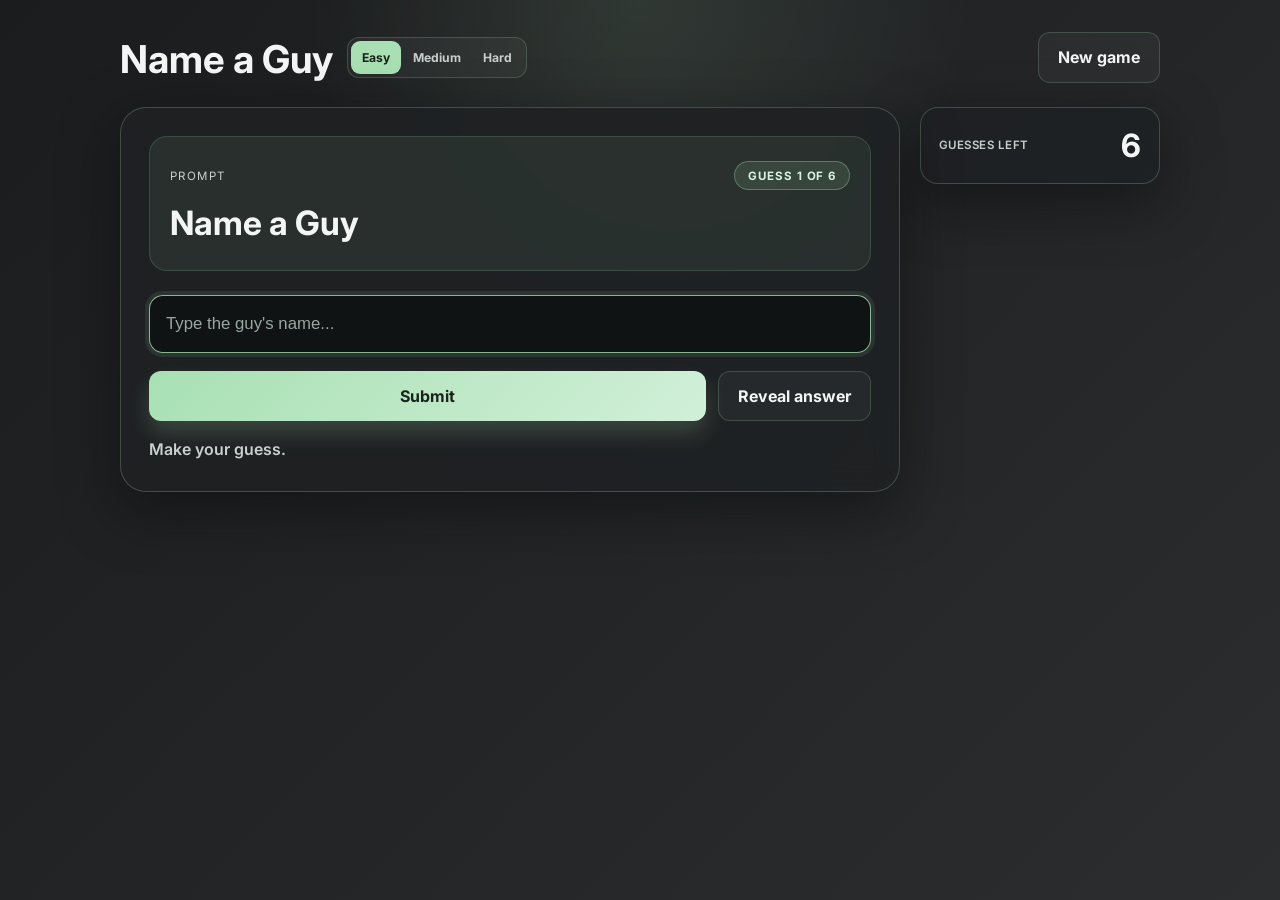
==== index.html @ 3a45d679 "ui overhaul among other things" ====
<!DOCTYPE html>
<html lang="en">
  <head>
    <meta charset="UTF-8" />
    <meta name="viewport" content="width=device-width, initial-scale=1.0" />
    <title>NameAGuy</title>
    <link rel="preconnect" href="https://fonts.googleapis.com" />
    <link rel="preconnect" href="https://fonts.gstatic.com" crossorigin />
    <link href="https://fonts.googleapis.com/css2?family=Inter:wght@400;500;700;800&display=swap" rel="stylesheet" />
    <link rel="stylesheet" href="style.css?v=3" />
  </head>
  <body>
    <div class="page-shell">
      <header class="topbar">
        <div class="brand-wrap">
          <h1>Name a Guy</h1>
          <div id="difficulty-options" class="difficulty-options" aria-label="Difficulty">
            <button class="difficulty-option active" data-difficulty="easy" type="button">Easy</button>
            <button class="difficulty-option" data-difficulty="medium" type="button">Medium</button>
            <button class="difficulty-option" data-difficulty="hard" type="button">Hard</button>
          </div>
        </div>
        <div class="header-actions">
          <button id="new-game-btn" class="secondary-btn" type="button">New game</button>
        </div>
      </header>

      <div class="game-layout">
        <main class="game-panel">
          <section class="prompt-card">
          <div class="prompt-header">
            <p id="prompt-label" class="prompt-label">Prompt</p>
            <span id="difficulty-badge" class="difficulty-badge">Guess 1 of 6</span>
          </div>
          <h2 id="prompt-text">Name a Guy</h2>
          </section>

          <section class="clues-panel" aria-live="polite">
            <p class="result-label">Clues</p>
            <ul id="hint-list" class="hint-list"></ul>
            <div class="vague-hint-block">
              <p class="result-label">Hint 1</p>
              <p id="hint-1" class="fun-fact"></p>
            </div>
            <div class="fact-block">
              <p class="result-label">Hint 2</p>
              <p id="hint-2" class="fun-fact"></p>
            </div>
            <div class="shared-tags-block">
              <p class="result-label">Clues Shared With Previous Guesses</p>
              <div id="shared-tags" class="tag-list"></div>
            </div>
          </section>

        <form id="answer-form" class="answer-form">
          <label class="sr-only" for="answer-input">Your answer</label>
          <div class="answer-input-wrap">
            <input
              id="answer-input"
              name="answer"
              type="text"
              placeholder="Type the guy's name..."
              autocomplete="off"
              spellcheck="false"
            />
            <div id="suggestions" class="suggestions" aria-live="polite"></div>
          </div>
          <div class="button-row">
            <button id="submit-btn" class="primary-btn" type="submit">Submit</button>
            <button id="skip-btn" class="secondary-btn" type="button">Reveal answer</button>
          </div>
          <section class="previous-guesses-panel" aria-live="polite">
            <p class="result-label">Previous guesses</p>
            <ol id="previous-guesses" class="previous-guesses"></ol>
          </section>
        </form>

        <p id="feedback" class="feedback" aria-live="polite">Make your guess.</p>

        <section id="result" class="result" aria-live="polite">
        </section>
        </main>

        <aside class="guess-sidebar">
          <div class="guess-count">
            <span class="label">Guesses left</span>
            <strong id="lives-left">6</strong>
          </div>
        </aside>
      </div>
    </div>

    <script src="script.js?v=3"></script>
  </body>
</html>
---- style.css ----
:root {
  --bg: #1b1c1d;
  --bg-2: #2b2d2f;
  --panel: rgba(31, 33, 35, 0.92);
  --panel-border: rgba(170, 219, 181, 0.24);
  --primary: #a8e0b3;
  --primary-2: #d7f5dd;
  --success: #9ae5b4;
  --danger: #ff8a8a;
  --warning: #e8d98e;
  --text: #f4f6f5;
  --muted: #c8d0cd;
  --shadow: rgba(8, 10, 11, 0.5);
}

* {
  box-sizing: border-box;
}

html, body {
  margin: 0;
  min-height: 100%;
  font-family: "Inter", sans-serif;
  background:
    radial-gradient(circle at top, rgba(168, 224, 179, 0.12), transparent 30%),
    linear-gradient(135deg, var(--bg), var(--bg-2));
  color: var(--text);
}

body {
  min-height: 100vh;
  padding: 32px 24px 24px;
}

.page-shell {
  width: min(1040px, 100%);
  margin: 0 auto;
}

.game-layout {
  display: grid;
  grid-template-columns: minmax(0, 1fr) 240px;
  align-items: start;
  gap: 20px;
}

.topbar {
  display: flex;
  align-items: center;
  justify-content: space-between;
  gap: 16px;
  margin-bottom: 24px;
}

.header-actions {
  display: flex;
  align-items: center;
  gap: 12px;
}

.difficulty-options {
  display: inline-flex;
  padding: 3px;
  border: 1px solid rgba(168, 224, 179, 0.2);
  border-radius: 12px;
  background: rgba(255, 255, 255, 0.04);
}

.difficulty-option {
  border: 0;
  border-radius: 9px;
  padding: 0.55rem 0.7rem;
  background: transparent;
  color: var(--muted);
  font: inherit;
  font-size: 0.76rem;
  font-weight: 700;
  cursor: pointer;
}

.difficulty-option.active {
  background: var(--primary);
  color: #1a221d;
}

.brand-wrap {
  display: flex;
  align-items: center;
  gap: 14px;
  flex: 0 0 auto;
}

.brand-mark {
  width: 46px;
  height: 46px;
  display: grid;
  place-items: center;
  border-radius: 14px;
  background: linear-gradient(135deg, var(--primary), #dff7e2);
  color: #1d2a22;
  font-weight: 800;
  font-size: 1.4rem;
  box-shadow: 0 14px 32px rgba(168, 224, 179, 0.3);
}

.eyebrow {
  margin: 0;
  font-size: 0.71rem;
  letter-spacing: 0.12em;
  text-transform: uppercase;
  color: var(--muted);
}

h1 {
  margin: 0.2rem 0 0;
  font-size: clamp(1.9rem, 3vw, 2.6rem);
}

.game-panel {
  background: var(--panel);
  border: 1px solid var(--panel-border);
  border-radius: 26px;
  padding: 28px;
  box-shadow: 0 18px 55px var(--shadow);
  backdrop-filter: blur(12px);
}

.guess-sidebar {
  display: grid;
  gap: 16px;
}

.guess-count,
.previous-guesses-panel {
  padding: 18px;
  border: 1px solid var(--panel-border);
  border-radius: 18px;
  background: var(--panel);
  box-shadow: 0 18px 55px var(--shadow);
}

.guess-count {
  display: flex;
  align-items: center;
  justify-content: space-between;
  gap: 12px;
}

.guess-count strong {
  font-size: 2rem;
}

.label {
  color: var(--muted);
  font-weight: 600;
  letter-spacing: 0.04em;
  text-transform: uppercase;
  font-size: 0.72rem;
}

.prompt-card {
  background: rgba(168, 224, 179, 0.08);
  border-radius: 18px;
  border: 1px solid rgba(168, 224, 179, 0.16);
  padding: 24px 20px;
  margin-bottom: 24px;
}

.clues-panel {
  display: none;
  margin: -8px 0 18px;
  padding: 10px 14px;
  border-left: 2px solid rgba(168, 224, 179, 0.45);
  background: rgba(168, 224, 179, 0.04);
}

.clues-panel:has(.hint-list:not(:empty)) {
  display: grid;
  gap: 5px;
}

.clues-panel .result-label {
  font-size: 0.64rem;
}

.clues-panel .shared-tags-block {
  display: grid;
  gap: 6px;
  margin-top: 8px;
  padding-top: 10px;
  border-top: 1px solid rgba(168, 224, 179, 0.2);
}

.clues-panel .shared-tags-block .tag-list {
  gap: 5px;
}

.clues-panel .shared-tags-block .tag {
  padding: 0.3rem 0.55rem;
  font-size: 0.72rem;
}

.clues-panel > .result-label {
  margin-top: 2px;
}

.clues-panel .hint-list {
  display: flex;
  flex-wrap: wrap;
  gap: 5px;
  padding-left: 0;
  font-size: 0.78rem;
  line-height: 1.35;
  list-style: none;
}

.clues-panel .hint-list li {
  padding: 0.3rem 0.55rem;
  border: 1px solid rgba(168, 224, 179, 0.3);
  border-radius: 999px;
  background: rgba(168, 224, 179, 0.12);
  color: var(--primary-2);
  font-size: 0.72rem;
  font-weight: 700;
}

.clues-panel .vague-hint-block,
.clues-panel .fact-block {
  display: none;
  gap: 5px;
  margin-top: 6px;
  padding: 9px 11px;
  border-left-width: 2px;
  box-shadow: none;
}

.clues-panel .vague-hint-block.visible,
.clues-panel .fact-block.visible {
  display: grid;
}

.clues-panel .vague-hint-block .result-label,
.clues-panel .fact-block .result-label {
  font-size: 0.6rem;
}

.clues-panel .fun-fact {
  font-size: 0.78rem;
  line-height: 1.4;
}

.prompt-card.answer-success {
  background: rgba(86, 190, 116, 0.42);
  border-color: rgba(154, 229, 180, 0.8);
  opacity: 0.98;
}

.prompt-card.answer-failure {
  background: rgba(190, 73, 73, 0.5);
  border-color: rgba(255, 138, 138, 0.8);
}

.prompt-header {
  display: flex;
  align-items: center;
  justify-content: space-between;
  gap: 12px;
  margin-bottom: 10px;
}

.prompt-label {
  margin: 0;
  color: var(--muted);
  font-size: 0.72rem;
  letter-spacing: 0.12em;
  text-transform: uppercase;
}

.difficulty-badge {
  display: inline-flex;
  align-items: center;
  justify-content: center;
  padding: 0.42rem 0.8rem;
  border-radius: 999px;
  font-size: 0.72rem;
  font-weight: 700;
  letter-spacing: 0.08em;
  text-transform: uppercase;
  background: rgba(168, 224, 179, 0.12);
  border: 1px solid rgba(168, 224, 179, 0.34);
  color: var(--primary-2);
}

.difficulty-badge.easy {
  background: rgba(168, 224, 179, 0.12);
  color: var(--primary-2);
}

.difficulty-badge.medium {
  background: rgba(168, 224, 179, 0.16);
  color: #dff5e5;
}

.difficulty-badge.hard {
  background: rgba(139, 229, 180, 0.2);
  color: #effff5;
}

#prompt-text {
  margin: 0;
  font-size: clamp(1.4rem, 3vw, 2.1rem);
  line-height: 1.35;
}

.answer-form {
  display: grid;
  gap: 18px;
}

.answer-input-wrap {
  position: relative;
}

.answer-input-wrap:has(.suggestions.visible) {
  margin-bottom: 52px;
}

#answer-input {
  width: 100%;
  background: rgba(14, 17, 18, 0.8);
  border: 1px solid rgba(168, 224, 179, 0.2);
  border-radius: 14px;
  padding: 18px 16px;
  color: var(--text);
  font-size: 1.05rem;
  outline: none;
  transition: border-color 0.2s ease, box-shadow 0.2s ease;
}

#answer-input:focus {
  border-color: rgba(168, 224, 179, 0.8);
  box-shadow: 0 0 0 4px rgba(168, 224, 179, 0.1);
}

#answer-input::placeholder {
  color: #9aa7a1;
}

#answer-input:disabled {
  opacity: 0.6;
  cursor: not-allowed;
}

.button-row {
  display: flex;
  gap: 12px;
}

.primary-btn,
.secondary-btn {
  border: none;
  border-radius: 12px;
  font: inherit;
  font-weight: 700;
  padding: 0.9rem 1.2rem;
  cursor: pointer;
  transition: transform 0.15s ease, opacity 0.15s ease, box-shadow 0.15s ease;
}

.primary-btn {
  flex: 1;
  background: linear-gradient(135deg, var(--primary), #d1f0d8);
  color: #1a221d;
  box-shadow: 0 12px 22px rgba(168, 224, 179, 0.2);
}

.secondary-btn {
  background: rgba(255, 255, 255, 0.04);
  color: var(--text);
  border: 1px solid rgba(168, 224, 179, 0.2);
}

.primary-btn:hover,
.secondary-btn:hover,
.primary-btn:focus,
.secondary-btn:focus {
  transform: translateY(-1px);
  outline: none;
}

.primary-btn:disabled,
.secondary-btn:disabled {
  opacity: 0.6;
  cursor: not-allowed;
  transform: none;
}

.suggestions {
  display: none;
  position: absolute;
  left: 0;
  right: 0;
  top: calc(100% + 8px);
  z-index: 20;
  padding: 0;
  list-style: none;
  border-radius: 14px;
  background: rgba(18, 21, 22, 0.98);
  border: 1px solid rgba(168, 224, 179, 0.2);
  overflow-y: auto;
  -webkit-overflow-scrolling: touch;
  touch-action: pan-y;
  box-shadow: 0 16px 30px rgba(3, 8, 8, 0.35);
  max-height: 220px;
}

.suggestions.visible {
  display: block;
}

.suggestion-item {
  width: 100%;
  text-align: left;
  border: none;
  background: transparent;
  color: var(--text);
  padding: 0.8rem 0.9rem;
  font: inherit;
  cursor: pointer;
  border-bottom: 1px solid rgba(168, 224, 179, 0.12);
  touch-action: manipulation;
  user-select: none;
  -webkit-user-select: none;
  -webkit-tap-highlight-color: transparent;
}

.suggestion-item:last-child {
  border-bottom: none;
}

.suggestion-item:hover,
.suggestion-item:focus {
  background: rgba(168, 224, 179, 0.08);
  outline: none;
}

.feedback {
  margin: 18px 0 0;
  min-height: 1.5em;
  font-weight: 600;
}

.feedback.info {
  color: var(--muted);
}

.feedback.success {
  color: var(--success);
}

.feedback.error {
  color: var(--danger);
}

.feedback.reveal {
  color: var(--warning);
}

.result {
  display: none;
  margin-top: 24px;
  padding-top: 22px;
  border-top: 1px solid rgba(168, 224, 179, 0.16);
}

.result.visible {
  display: grid;
  gap: 20px;
}

.result-block,
.vague-hint-block,
.fact-block {
  display: grid;
  gap: 10px;
}

.result-label {
  margin: 0;
  color: var(--muted);
  font-size: 0.72rem;
  font-weight: 700;
  letter-spacing: 0.12em;
  text-transform: uppercase;
}

.tag-list {
  display: flex;
  flex-wrap: wrap;
  gap: 8px;
}

.tag {
  padding: 0.45rem 0.7rem;
  border: 1px solid rgba(168, 224, 179, 0.3);
  border-radius: 999px;
  background: rgba(168, 224, 179, 0.12);
  color: var(--primary-2);
  font-size: 0.82rem;
  font-weight: 700;
}

.empty-tags {
  color: var(--muted);
  font-size: 0.9rem;
}

.hint-list {
  display: grid;
  gap: 7px;
  margin: 0;
  padding-left: 1.1rem;
  color: var(--muted);
  line-height: 1.5;
}

.previous-guesses {
  display: grid;
  gap: 6px;
  margin: 12px 0 0;
  padding-left: 1.5rem;
  color: var(--text);
  line-height: 1.5;
}

.answer-form .previous-guesses-panel {
  display: none;
  padding: 12px 14px;
  border-radius: 12px;
  box-shadow: none;
}

.answer-form .previous-guesses-panel:has(.previous-guesses.visible) {
  display: block;
}

.answer-form .previous-guesses-panel .result-label {
  font-size: 0.64rem;
}

.answer-form .previous-guesses {
  gap: 4px;
  margin-top: 8px;
  font-size: 0.82rem;
}

.previous-guesses-panel .previous-guesses {
  display: grid;
  gap: 8px;
  margin-top: 12px;
}

.previous-guesses li {
  display: flex;
  align-items: center;
  justify-content: space-between;
  gap: 12px;
}

.incorrect-label {
  color: var(--danger);
  font-size: 0.72rem;
  font-weight: 800;
  letter-spacing: 0.08em;
  text-transform: uppercase;
}

.correct-label {
  color: var(--success);
  font-size: 0.72rem;
  font-weight: 800;
  letter-spacing: 0.08em;
  text-transform: uppercase;
}

.hint-block {
  padding-top: 20px;
  border-top: 1px solid rgba(168, 224, 179, 0.16);
}

.fact-block {
  display: none;
  padding: 16px;
  border-left: 3px solid var(--primary);
  background: rgba(168, 224, 179, 0.07);
}

.vague-hint-block {
  display: none;
  padding: 16px;
  border-left: 3px solid var(--warning);
  background: rgba(232, 217, 142, 0.07);
}

.vague-hint-block.visible {
  display: grid;
}

.fact-block.visible {
  display: grid;
}

.fun-fact {
  margin: 0;
  color: var(--text);
  line-height: 1.65;
}

.sr-only {
  position: absolute;
  width: 1px;
  height: 1px;
  margin: -1px;
  overflow: hidden;
  clip: rect(0, 0, 0, 0);
  white-space: nowrap;
  border: 0;
}

@media (max-width: 620px) {
  .game-layout {
    grid-template-columns: 1fr;
  }

  .guess-sidebar {
    order: -1;
    grid-template-columns: 1fr;
  }

  .game-panel {
    padding: 20px 18px;
  }

  .topbar {
    align-items: flex-start;
    flex-direction: column;
  }

  .header-actions {
    width: 100%;
    flex-wrap: wrap;
  }

  .difficulty-options {
    flex: 1;
  }

  .difficulty-option {
    flex: 1;
  }

  .button-row {
    display: grid;
    grid-template-columns: 1fr;
  }

  .prompt-header {
    align-items: flex-start;
    flex-direction: column;
  }
}
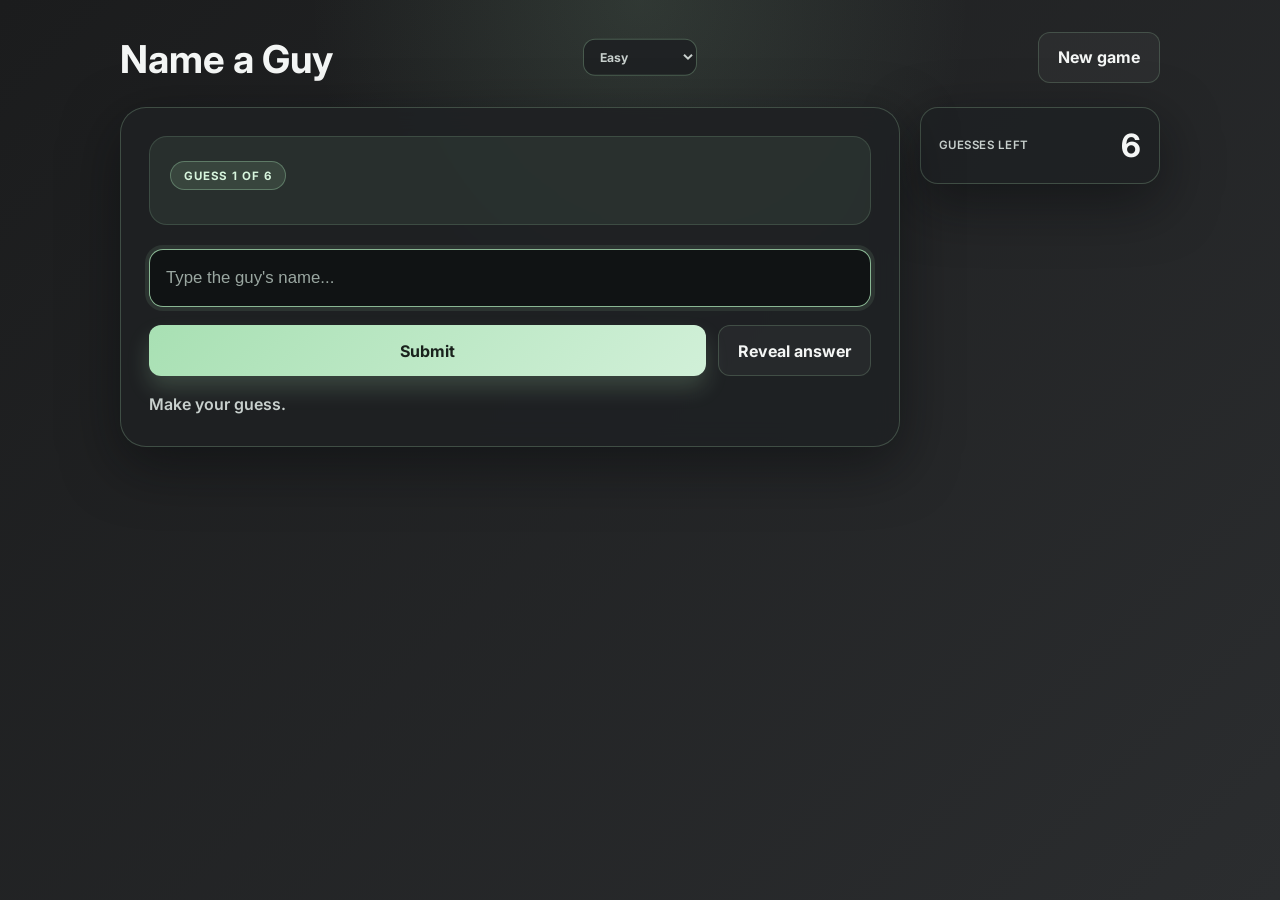
==== commit e50b68c2: "ui changes" ====
--- a/index.html
+++ b/index.html
@@ -14,11 +14,12 @@
       <header class="topbar">
         <div class="brand-wrap">
           <h1>Name a Guy</h1>
-          <div id="difficulty-options" class="difficulty-options" aria-label="Difficulty">
-            <button class="difficulty-option active" data-difficulty="easy" type="button">Easy</button>
-            <button class="difficulty-option" data-difficulty="medium" type="button">Medium</button>
-            <button class="difficulty-option" data-difficulty="hard" type="button">Hard</button>
-          </div>
+          <label class="sr-only" for="difficulty-options">Difficulty</label>
+          <select id="difficulty-options" class="difficulty-options" aria-label="Difficulty">
+            <option value="easy">Easy</option>
+            <option value="medium">Medium</option>
+            <option value="hard">Hard</option>
+          </select>
         </div>
         <div class="header-actions">
           <button id="new-game-btn" class="secondary-btn" type="button">New game</button>
@@ -29,10 +30,10 @@
         <main class="game-panel">
           <section class="prompt-card">
           <div class="prompt-header">
-            <p id="prompt-label" class="prompt-label">Prompt</p>
+            <p id="prompt-label" class="prompt-label"></p>
             <span id="difficulty-badge" class="difficulty-badge">Guess 1 of 6</span>
           </div>
-          <h2 id="prompt-text">Name a Guy</h2>
+          <h2 id="prompt-text"></h2>
           </section>
 
           <section class="clues-panel" aria-live="polite">
@@ -47,7 +48,7 @@
               <p id="hint-2" class="fun-fact"></p>
             </div>
             <div class="shared-tags-block">
-              <p class="result-label">Clues Shared With Previous Guesses</p>
+              <p class="result-label">Clues Shared with Incorrect Guesses</p>
               <div id="shared-tags" class="tag-list"></div>
             </div>
           </section>
--- a/style.css
+++ b/style.css
@@ -32,19 +32,19 @@
   padding: 32px 24px 24px;
 }
 
+.game-layout {
+  display: grid;
+  grid-template-columns: minmax(0, 1fr) 240px;
+  align-items: start;
+  gap: 20px;
+}
 .page-shell {
   width: min(1040px, 100%);
   margin: 0 auto;
 }
 
-.game-layout {
-  display: grid;
-  grid-template-columns: minmax(0, 1fr) 240px;
-  align-items: start;
-  gap: 20px;
-}
-
 .topbar {
+  position: relative;
   display: flex;
   align-items: center;
   justify-content: space-between;
@@ -53,24 +53,22 @@
 }
 
 .header-actions {
-  display: flex;
   align-items: center;
   gap: 12px;
+  display: flex;
 }
 
 .difficulty-options {
-  display: inline-flex;
-  padding: 3px;
-  border: 1px solid rgba(168, 224, 179, 0.2);
+  position: absolute;
+  left: 50%;
+  top: 50%;
+  width: auto;
+  min-width: 104px;
+  transform: translate(-50%, -50%);
+  padding: 0.55rem 2rem 0.55rem 0.75rem;
+  border: 1px solid rgba(168, 224, 179, 0.3);
   border-radius: 12px;
-  background: rgba(255, 255, 255, 0.04);
-}
-
-.difficulty-option {
-  border: 0;
-  border-radius: 9px;
-  padding: 0.55rem 0.7rem;
-  background: transparent;
+  background: var(--panel);
   color: var(--muted);
   font: inherit;
   font-size: 0.76rem;
@@ -78,9 +76,10 @@
   cursor: pointer;
 }
 
-.difficulty-option.active {
-  background: var(--primary);
-  color: #1a221d;
+.difficulty-options:focus {
+  border-color: rgba(168, 224, 179, 0.8);
+  outline: none;
+  box-shadow: 0 0 0 3px rgba(168, 224, 179, 0.12);
 }
 
 .brand-wrap {
@@ -274,6 +273,11 @@
   font-size: 0.72rem;
   letter-spacing: 0.12em;
   text-transform: uppercase;
+}
+
+.prompt-label:empty,
+#prompt-text:empty {
+  display: none;
 }
 
 .difficulty-badge {
@@ -628,35 +632,185 @@
 }
 
 @media (max-width: 620px) {
+  body {
+    padding: 12px 10px 16px;
+  }
+
+  .page-shell {
+    width: 100%;
+  }
+
   .game-layout {
     grid-template-columns: 1fr;
+    gap: 8px;
   }
 
   .guess-sidebar {
     order: -1;
     grid-template-columns: 1fr;
+    gap: 8px;
   }
 
   .game-panel {
-    padding: 20px 18px;
+    padding: 14px 12px;
+    border-radius: 18px;
   }
 
   .topbar {
-    align-items: flex-start;
-    flex-direction: column;
+    align-items: center;
+    flex-direction: row;
+    gap: 8px;
+    margin-bottom: 10px;
+  }
+
+  .brand-wrap {
+    min-width: 0;
+    gap: 8px;
+  }
+
+  h1 {
+    font-size: 1.35rem;
+    white-space: nowrap;
   }
 
   .header-actions {
-    width: 100%;
-    flex-wrap: wrap;
+    flex: 0 0 auto;
+  }
+
+  .header-actions .secondary-btn {
+    padding: 0.62rem 0.72rem;
+    font-size: 0.76rem;
+    white-space: nowrap;
   }
 
   .difficulty-options {
-    flex: 1;
-  }
-
-  .difficulty-option {
-    flex: 1;
+    min-width: 88px;
+    padding: 0.48rem 1.65rem 0.48rem 0.55rem;
+    font-size: 0.68rem;
+  }
+
+  .prompt-label {
+    display: none;
+  }
+
+  .guess-sidebar {
+    display: none;
+  }
+
+  .guess-count {
+    padding: 10px 12px;
+    border-radius: 12px;
+  }
+
+  .guess-count strong {
+    font-size: 1.5rem;
+  }
+
+  .prompt-card {
+    padding: 14px 12px;
+    margin-bottom: 10px;
+    border-radius: 14px;
+  }
+
+  .prompt-header {
+    margin-bottom: 6px;
+  }
+
+  #prompt-text {
+    font-size: 1.35rem;
+  }
+
+  .clues-panel {
+    margin: -2px 0 10px;
+    padding: 7px 9px;
+    gap: 3px;
+  }
+
+  .clues-panel .hint-list {
+    gap: 3px;
+    font-size: 0.7rem;
+    line-height: 1.25;
+  }
+
+  .clues-panel .hint-list li {
+    padding: 0.22rem 0.4rem;
+    font-size: 0.65rem;
+  }
+
+  .clues-panel .vague-hint-block,
+  .clues-panel .fact-block {
+    gap: 3px;
+    margin-top: 3px;
+    padding: 7px 8px;
+  }
+
+  .clues-panel .fun-fact {
+    font-size: 0.7rem;
+    line-height: 1.3;
+  }
+
+  .clues-panel .shared-tags-block {
+    gap: 4px;
+    margin-top: 4px;
+    padding-top: 6px;
+  }
+
+  .clues-panel .shared-tags-block .tag-list {
+    gap: 3px;
+  }
+
+  .clues-panel .shared-tags-block .tag {
+    padding: 0.2rem 0.4rem;
+    font-size: 0.64rem;
+  }
+
+  .answer-form {
+    gap: 10px;
+  }
+
+  #answer-input {
+    padding: 13px 12px;
+  }
+
+  .answer-input-wrap:has(.suggestions.visible) {
+    margin-bottom: 0;
+    z-index: 30;
+  }
+
+  .suggestions {
+    top: auto;
+    bottom: calc(100% + 8px);
+    max-height: min(180px, 28vh);
+  }
+
+  .primary-btn,
+  .secondary-btn {
+    padding: 0.72rem 0.9rem;
+  }
+
+  .answer-form .previous-guesses-panel {
+    padding: 8px 10px;
+  }
+
+  .answer-form .previous-guesses {
+    grid-template-columns: repeat(2, minmax(0, 1fr));
+    column-gap: 10px;
+    font-size: 0.72rem;
+  }
+
+  .previous-guesses li {
+    min-width: 0;
+  }
+
+  .previous-guesses li span:first-child {
+    overflow: hidden;
+    text-overflow: ellipsis;
+    white-space: nowrap;
+  }
+
+  .feedback {
+    margin-top: 8px;
+    font-size: 0.82rem;
   }
 
   .button-row {
@@ -669,3 +823,15 @@
     flex-direction: column;
   }
 }
+
+@media (min-width: 420px) and (max-width: 620px) {
+  .clues-panel {
+    grid-template-columns: repeat(2, minmax(0, 1fr));
+  }
+
+  .clues-panel > .result-label,
+  .clues-panel > .hint-list,
+  .clues-panel > .shared-tags-block {
+    grid-column: 1 / -1;
+  }
+}
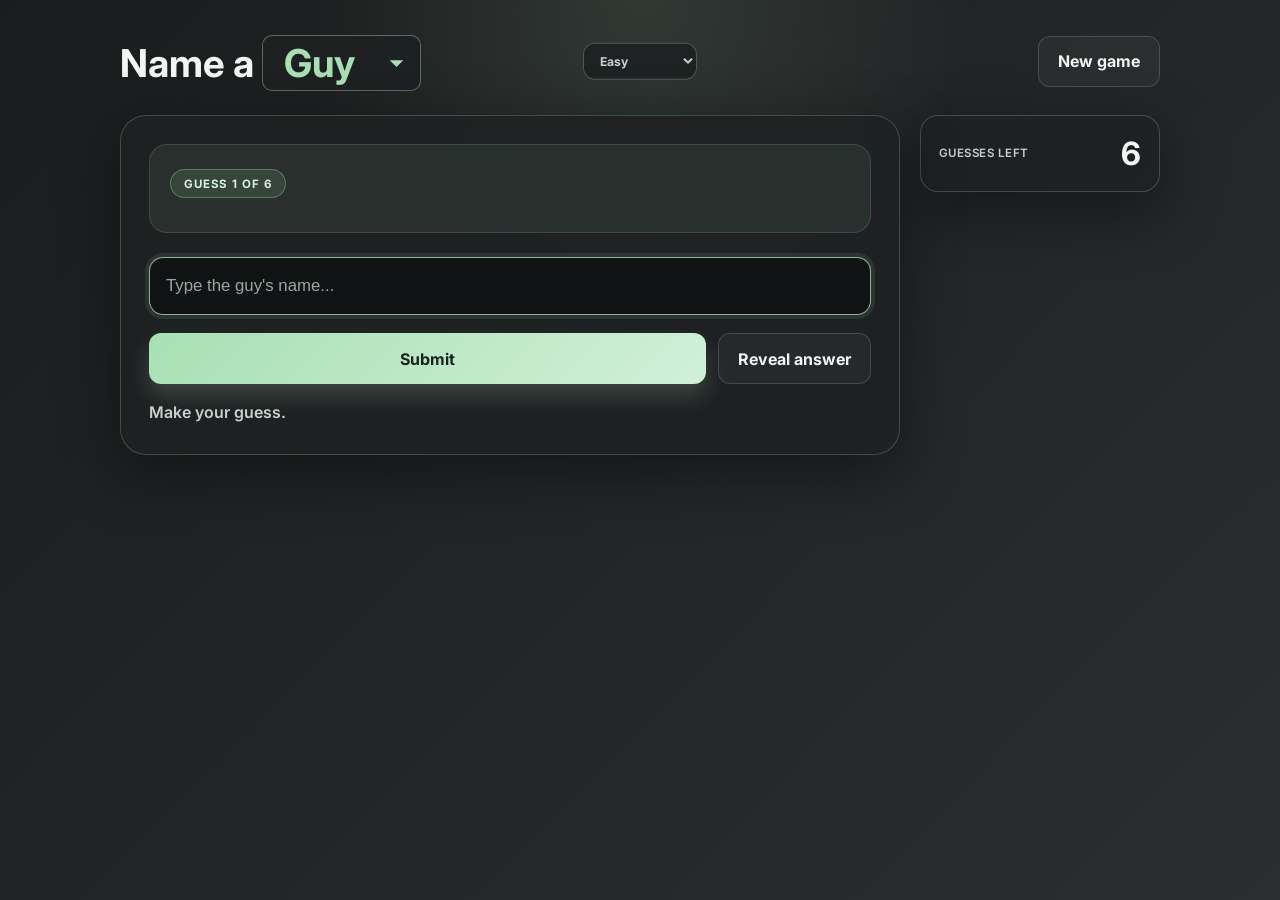
==== commit ffb62422: "added gals too!" ====
--- a/index.html
+++ b/index.html
@@ -7,13 +7,19 @@
     <link rel="preconnect" href="https://fonts.googleapis.com" />
     <link rel="preconnect" href="https://fonts.gstatic.com" crossorigin />
     <link href="https://fonts.googleapis.com/css2?family=Inter:wght@400;500;700;800&display=swap" rel="stylesheet" />
-    <link rel="stylesheet" href="style.css?v=3" />
+    <link rel="stylesheet" href="style.css?v=4" />
   </head>
   <body>
     <div class="page-shell">
       <header class="topbar">
         <div class="brand-wrap">
-          <h1>Name a Guy</h1>
+          <h1>Name a
+            <label class="sr-only" for="mode-options">Game mode</label>
+            <select id="mode-options" class="mode-select" aria-label="Game mode">
+              <option value="guy">Guy</option>
+              <option value="gal">Gal</option>
+            </select>
+          </h1>
           <label class="sr-only" for="difficulty-options">Difficulty</label>
           <select id="difficulty-options" class="difficulty-options" aria-label="Difficulty">
             <option value="easy">Easy</option>
@@ -91,6 +97,6 @@
       </div>
     </div>
 
-    <script src="script.js?v=3"></script>
+    <script src="script.js?v=4"></script>
   </body>
 </html>
--- a/style.css
+++ b/style.css
@@ -4,13 +4,27 @@
   --panel: rgba(31, 33, 35, 0.92);
   --panel-border: rgba(170, 219, 181, 0.24);
   --primary: #a8e0b3;
+  --primary-rgb: 168, 224, 179;
   --primary-2: #d7f5dd;
+  --primary-soft: #dff7e2;
+  --primary-soft-2: #d1f0d8;
   --success: #9ae5b4;
   --danger: #ff8a8a;
   --warning: #e8d98e;
   --text: #f4f6f5;
   --muted: #c8d0cd;
   --shadow: rgba(8, 10, 11, 0.5);
+  --mode-arrow: url("data:image/svg+xml,%3Csvg xmlns='http://www.w3.org/2000/svg' viewBox='0 0 16 16'%3E%3Cpath fill='%23a8e0b3' d='M4 6l4 4 4-4z'/%3E%3C/svg%3E");
+}
+
+body.theme-gal {
+  --panel-border: rgba(224, 116, 197, 0.24);
+  --primary: #e074c5;
+  --primary-rgb: 224, 116, 197;
+  --primary-2: #f9d8ef;
+  --primary-soft: #f9deef;
+  --primary-soft-2: #f3c9e8;
+  --mode-arrow: url("data:image/svg+xml,%3Csvg xmlns='http://www.w3.org/2000/svg' viewBox='0 0 16 16'%3E%3Cpath fill='%23e074c5' d='M4 6l4 4 4-4z'/%3E%3C/svg%3E");
 }
 
 * {
@@ -22,7 +36,7 @@
   min-height: 100%;
   font-family: "Inter", sans-serif;
   background:
-    radial-gradient(circle at top, rgba(168, 224, 179, 0.12), transparent 30%),
+    radial-gradient(circle at top, rgba(var(--primary-rgb), 0.12), transparent 30%),
     linear-gradient(135deg, var(--bg), var(--bg-2));
   color: var(--text);
 }
@@ -66,7 +80,7 @@
   min-width: 104px;
   transform: translate(-50%, -50%);
   padding: 0.55rem 2rem 0.55rem 0.75rem;
-  border: 1px solid rgba(168, 224, 179, 0.3);
+  border: 1px solid rgba(var(--primary-rgb), 0.3);
   border-radius: 12px;
   background: var(--panel);
   color: var(--muted);
@@ -77,9 +91,9 @@
 }
 
 .difficulty-options:focus {
-  border-color: rgba(168, 224, 179, 0.8);
+  border-color: rgba(var(--primary-rgb), 0.8);
   outline: none;
-  box-shadow: 0 0 0 3px rgba(168, 224, 179, 0.12);
+  box-shadow: 0 0 0 3px rgba(var(--primary-rgb), 0.12);
 }
 
 .brand-wrap {
@@ -95,11 +109,11 @@
   display: grid;
   place-items: center;
   border-radius: 14px;
-  background: linear-gradient(135deg, var(--primary), #dff7e2);
+  background: linear-gradient(135deg, var(--primary), var(--primary-soft));
   color: #1d2a22;
   font-weight: 800;
   font-size: 1.4rem;
-  box-shadow: 0 14px 32px rgba(168, 224, 179, 0.3);
+  box-shadow: 0 14px 32px rgba(var(--primary-rgb), 0.3);
 }
 
 .eyebrow {
@@ -113,6 +127,25 @@
 h1 {
   margin: 0.2rem 0 0;
   font-size: clamp(1.9rem, 3vw, 2.6rem);
+}
+
+.mode-select {
+  appearance: none;
+  font: inherit;
+  font-size: inherit;
+  font-weight: inherit;
+  color: var(--primary);
+  background: var(--panel) var(--mode-arrow) no-repeat right 0.65rem center / 0.7em;
+  border: 1px solid rgba(var(--primary-rgb), 0.4);
+  border-radius: 10px;
+  padding: 0.1em 1.7em 0.1em 0.55em;
+  cursor: pointer;
+}
+
+.mode-select:focus {
+  outline: none;
+  border-color: var(--primary);
+  box-shadow: 0 0 0 3px rgba(var(--primary-rgb), 0.15);
 }
 
 .game-panel {
@@ -158,9 +191,9 @@
 }
 
 .prompt-card {
-  background: rgba(168, 224, 179, 0.08);
+  background: rgba(var(--primary-rgb), 0.08);
   border-radius: 18px;
-  border: 1px solid rgba(168, 224, 179, 0.16);
+  border: 1px solid rgba(var(--primary-rgb), 0.16);
   padding: 24px 20px;
   margin-bottom: 24px;
 }
@@ -169,8 +202,8 @@
   display: none;
   margin: -8px 0 18px;
   padding: 10px 14px;
-  border-left: 2px solid rgba(168, 224, 179, 0.45);
-  background: rgba(168, 224, 179, 0.04);
+  border-left: 2px solid rgba(var(--primary-rgb), 0.45);
+  background: rgba(var(--primary-rgb), 0.04);
 }
 
 .clues-panel:has(.hint-list:not(:empty)) {
@@ -187,7 +220,7 @@
   gap: 6px;
   margin-top: 8px;
   padding-top: 10px;
-  border-top: 1px solid rgba(168, 224, 179, 0.2);
+  border-top: 1px solid rgba(var(--primary-rgb), 0.2);
 }
 
 .clues-panel .shared-tags-block .tag-list {
@@ -215,9 +248,9 @@
 
 .clues-panel .hint-list li {
   padding: 0.3rem 0.55rem;
-  border: 1px solid rgba(168, 224, 179, 0.3);
+  border: 1px solid rgba(var(--primary-rgb), 0.3);
   border-radius: 999px;
-  background: rgba(168, 224, 179, 0.12);
+  background: rgba(var(--primary-rgb), 0.12);
   color: var(--primary-2);
   font-size: 0.72rem;
   font-weight: 700;
@@ -290,18 +323,18 @@
   font-weight: 700;
   letter-spacing: 0.08em;
   text-transform: uppercase;
-  background: rgba(168, 224, 179, 0.12);
-  border: 1px solid rgba(168, 224, 179, 0.34);
+  background: rgba(var(--primary-rgb), 0.12);
+  border: 1px solid rgba(var(--primary-rgb), 0.34);
   color: var(--primary-2);
 }
 
 .difficulty-badge.easy {
-  background: rgba(168, 224, 179, 0.12);
+  background: rgba(var(--primary-rgb), 0.12);
   color: var(--primary-2);
 }
 
 .difficulty-badge.medium {
-  background: rgba(168, 224, 179, 0.16);
+  background: rgba(var(--primary-rgb), 0.16);
   color: #dff5e5;
 }
 
@@ -332,7 +365,7 @@
 #answer-input {
   width: 100%;
   background: rgba(14, 17, 18, 0.8);
-  border: 1px solid rgba(168, 224, 179, 0.2);
+  border: 1px solid rgba(var(--primary-rgb), 0.2);
   border-radius: 14px;
   padding: 18px 16px;
   color: var(--text);
@@ -342,8 +375,8 @@
 }
 
 #answer-input:focus {
-  border-color: rgba(168, 224, 179, 0.8);
-  box-shadow: 0 0 0 4px rgba(168, 224, 179, 0.1);
+  border-color: rgba(var(--primary-rgb), 0.8);
+  box-shadow: 0 0 0 4px rgba(var(--primary-rgb), 0.1);
 }
 
 #answer-input::placeholder {
@@ -373,15 +406,15 @@
 
 .primary-btn {
   flex: 1;
-  background: linear-gradient(135deg, var(--primary), #d1f0d8);
+  background: linear-gradient(135deg, var(--primary), var(--primary-soft-2));
   color: #1a221d;
-  box-shadow: 0 12px 22px rgba(168, 224, 179, 0.2);
+  box-shadow: 0 12px 22px rgba(var(--primary-rgb), 0.2);
 }
 
 .secondary-btn {
   background: rgba(255, 255, 255, 0.04);
   color: var(--text);
-  border: 1px solid rgba(168, 224, 179, 0.2);
+  border: 1px solid rgba(var(--primary-rgb), 0.2);
 }
 
 .primary-btn:hover,
@@ -410,7 +443,7 @@
   list-style: none;
   border-radius: 14px;
   background: rgba(18, 21, 22, 0.98);
-  border: 1px solid rgba(168, 224, 179, 0.2);
+  border: 1px solid rgba(var(--primary-rgb), 0.2);
   overflow-y: auto;
   -webkit-overflow-scrolling: touch;
   touch-action: pan-y;
@@ -431,7 +464,7 @@
   padding: 0.8rem 0.9rem;
   font: inherit;
   cursor: pointer;
-  border-bottom: 1px solid rgba(168, 224, 179, 0.12);
+  border-bottom: 1px solid rgba(var(--primary-rgb), 0.12);
   touch-action: manipulation;
   user-select: none;
   -webkit-user-select: none;
@@ -444,7 +477,7 @@
 
 .suggestion-item:hover,
 .suggestion-item:focus {
-  background: rgba(168, 224, 179, 0.08);
+  background: rgba(var(--primary-rgb), 0.08);
   outline: none;
 }
 
@@ -474,7 +507,7 @@
   display: none;
   margin-top: 24px;
   padding-top: 22px;
-  border-top: 1px solid rgba(168, 224, 179, 0.16);
+  border-top: 1px solid rgba(var(--primary-rgb), 0.16);
 }
 
 .result.visible {
@@ -506,9 +539,9 @@
 
 .tag {
   padding: 0.45rem 0.7rem;
-  border: 1px solid rgba(168, 224, 179, 0.3);
+  border: 1px solid rgba(var(--primary-rgb), 0.3);
   border-radius: 999px;
-  background: rgba(168, 224, 179, 0.12);
+  background: rgba(var(--primary-rgb), 0.12);
   color: var(--primary-2);
   font-size: 0.82rem;
   font-weight: 700;
@@ -589,14 +622,14 @@
 
 .hint-block {
   padding-top: 20px;
-  border-top: 1px solid rgba(168, 224, 179, 0.16);
+  border-top: 1px solid rgba(var(--primary-rgb), 0.16);
 }
 
 .fact-block {
   display: none;
   padding: 16px;
   border-left: 3px solid var(--primary);
-  background: rgba(168, 224, 179, 0.07);
+  background: rgba(var(--primary-rgb), 0.07);
 }
 
 .vague-hint-block {
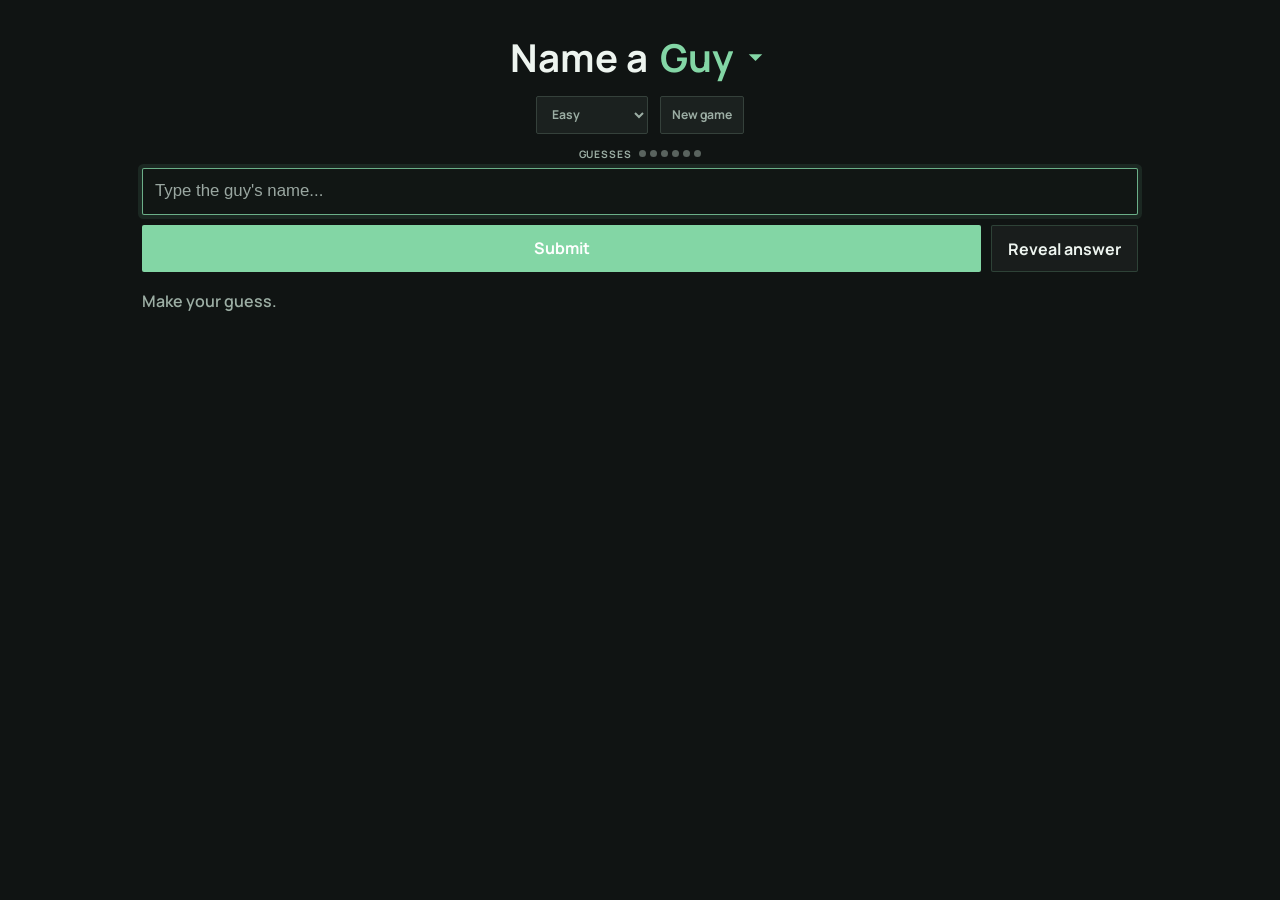
==== commit aeb4102b: "UI overhaul" ====
--- a/index.html
+++ b/index.html
@@ -6,8 +6,8 @@
     <title>NameAGuy</title>
     <link rel="preconnect" href="https://fonts.googleapis.com" />
     <link rel="preconnect" href="https://fonts.gstatic.com" crossorigin />
-    <link href="https://fonts.googleapis.com/css2?family=Inter:wght@400;500;700;800&display=swap" rel="stylesheet" />
-    <link rel="stylesheet" href="style.css?v=4" />
+    <link href="https://fonts.googleapis.com/css2?family=Manrope:wght@400;500;600;700;800&display=swap" rel="stylesheet" />
+    <link rel="stylesheet" href="style.css?v=6" />
   </head>
   <body>
     <div class="page-shell">
@@ -20,24 +20,28 @@
               <option value="gal">Gal</option>
             </select>
           </h1>
-          <label class="sr-only" for="difficulty-options">Difficulty</label>
-          <select id="difficulty-options" class="difficulty-options" aria-label="Difficulty">
-            <option value="easy">Easy</option>
-            <option value="medium">Medium</option>
-            <option value="hard">Hard</option>
-          </select>
-        </div>
-        <div class="header-actions">
-          <button id="new-game-btn" class="secondary-btn" type="button">New game</button>
         </div>
       </header>
+
+      <div class="header-actions">
+        <label class="sr-only" for="difficulty-options">Difficulty</label>
+        <select id="difficulty-options" class="difficulty-options" aria-label="Difficulty">
+          <option value="easy">Easy</option>
+          <option value="medium">Medium</option>
+          <option value="hard">Hard</option>
+        </select>
+        <button id="new-game-btn" class="secondary-btn" type="button">New game</button>
+      </div>
 
       <div class="game-layout">
         <main class="game-panel">
           <section class="prompt-card">
           <div class="prompt-header">
             <p id="prompt-label" class="prompt-label"></p>
-            <span id="difficulty-badge" class="difficulty-badge">Guess 1 of 6</span>
+            <div class="guess-progress" aria-label="Guesses">
+              <span class="guess-progress-label">Guesses</span>
+              <div id="guess-dots" class="guess-dots" aria-label="6 guesses remaining"></div>
+            </div>
           </div>
           <h2 id="prompt-text"></h2>
           </section>
@@ -88,15 +92,9 @@
         </section>
         </main>
 
-        <aside class="guess-sidebar">
-          <div class="guess-count">
-            <span class="label">Guesses left</span>
-            <strong id="lives-left">6</strong>
-          </div>
-        </aside>
       </div>
     </div>
 
-    <script src="script.js?v=4"></script>
+    <script src="script.js?v=6"></script>
   </body>
 </html>
--- a/style.css
+++ b/style.css
@@ -1,29 +1,29 @@
 :root {
-  --bg: #1b1c1d;
-  --bg-2: #2b2d2f;
-  --panel: rgba(31, 33, 35, 0.92);
-  --panel-border: rgba(170, 219, 181, 0.24);
-  --primary: #a8e0b3;
-  --primary-rgb: 168, 224, 179;
-  --primary-2: #d7f5dd;
-  --primary-soft: #dff7e2;
-  --primary-soft-2: #d1f0d8;
-  --success: #9ae5b4;
-  --danger: #ff8a8a;
-  --warning: #e8d98e;
-  --text: #f4f6f5;
-  --muted: #c8d0cd;
-  --shadow: rgba(8, 10, 11, 0.5);
-  --mode-arrow: url("data:image/svg+xml,%3Csvg xmlns='http://www.w3.org/2000/svg' viewBox='0 0 16 16'%3E%3Cpath fill='%23a8e0b3' d='M4 6l4 4 4-4z'/%3E%3C/svg%3E");
+  --bg: #101413;
+  --bg-2: #171c1a;
+  --panel: #1b211f;
+  --panel-border: #35413b;
+  --primary: #83d6a5;
+  --primary-rgb: 131, 214, 165;
+  --primary-2: #c6f2d5;
+  --primary-soft: #24382e;
+  --primary-soft-2: #376e50;
+  --success: #62d68d;
+  --danger: #e36a62;
+  --warning: #e0bd68;
+  --text: #edf4ef;
+  --muted: #9caea4;
+  --shadow: rgba(0, 0, 0, 0.28);
+  --mode-arrow: url("data:image/svg+xml,%3Csvg xmlns='http://www.w3.org/2000/svg' viewBox='0 0 16 16'%3E%3Cpath fill='%2383d6a5' d='M4 6l4 4 4-4z'/%3E%3C/svg%3E");
 }
 
 body.theme-gal {
-  --panel-border: rgba(224, 116, 197, 0.24);
+  --panel-border: #4a3544;
   --primary: #e074c5;
   --primary-rgb: 224, 116, 197;
-  --primary-2: #f9d8ef;
-  --primary-soft: #f9deef;
-  --primary-soft-2: #f3c9e8;
+  --primary-2: #f8c9e9;
+  --primary-soft: #3a2736;
+  --primary-soft-2: #7a3f69;
   --mode-arrow: url("data:image/svg+xml,%3Csvg xmlns='http://www.w3.org/2000/svg' viewBox='0 0 16 16'%3E%3Cpath fill='%23e074c5' d='M4 6l4 4 4-4z'/%3E%3C/svg%3E");
 }
 
@@ -34,21 +34,19 @@
 html, body {
   margin: 0;
   min-height: 100%;
-  font-family: "Inter", sans-serif;
-  background:
-    radial-gradient(circle at top, rgba(var(--primary-rgb), 0.12), transparent 30%),
-    linear-gradient(135deg, var(--bg), var(--bg-2));
+  font-family: "Manrope", sans-serif;
+  background: var(--bg);
   color: var(--text);
 }
 
 body {
   min-height: 100vh;
-  padding: 32px 24px 24px;
+  padding: 24px 20px 20px;
 }
 
 .game-layout {
   display: grid;
-  grid-template-columns: minmax(0, 1fr) 240px;
+  grid-template-columns: minmax(0, 1fr);
   align-items: start;
   gap: 20px;
 }
@@ -61,33 +59,67 @@
   position: relative;
   display: flex;
   align-items: center;
-  justify-content: space-between;
+  justify-content: center;
   gap: 16px;
-  margin-bottom: 24px;
+  margin-bottom: 8px;
 }
 
 .header-actions {
+  justify-content: center;
   align-items: center;
   gap: 12px;
   display: flex;
+  margin-bottom: 0;
+}
+
+.header-actions .secondary-btn,
+.header-actions .difficulty-options {
+  height: 38px;
+}
+
+.header-actions .secondary-btn {
+  padding: 0.45rem 0.7rem;
+  border: 1px solid var(--panel-border);
+  border-radius: 2px;
+  background: var(--panel);
+  color: var(--muted);
+  font-size: 0.76rem;
+}
+
+.header-actions .secondary-btn:hover,
+.header-actions .secondary-btn:focus {
+  color: var(--text);
+  background: rgba(var(--primary-rgb), 0.08);
+  border-color: var(--primary);
+  text-decoration: none;
 }
 
 .difficulty-options {
-  position: absolute;
-  left: 50%;
-  top: 50%;
   width: auto;
   min-width: 104px;
-  transform: translate(-50%, -50%);
-  padding: 0.55rem 2rem 0.55rem 0.75rem;
-  border: 1px solid rgba(var(--primary-rgb), 0.3);
-  border-radius: 12px;
+  padding: 0.45rem 2rem 0.45rem 0.7rem;
+  min-height: 38px;
+  border: 1px solid var(--panel-border);
+  border-radius: 2px;
   background: var(--panel);
   color: var(--muted);
   font: inherit;
   font-size: 0.76rem;
   font-weight: 700;
   cursor: pointer;
+  color-scheme: dark;
+}
+
+.difficulty-options option,
+.mode-select option {
+  background: var(--panel);
+  color: var(--text);
+}
+
+.difficulty-options option:checked,
+.mode-select option:checked {
+  background: var(--primary);
+  color: #102018;
 }
 
 .difficulty-options:focus {
@@ -108,12 +140,12 @@
   height: 46px;
   display: grid;
   place-items: center;
-  border-radius: 14px;
-  background: linear-gradient(135deg, var(--primary), var(--primary-soft));
-  color: #1d2a22;
+  border-radius: 2px;
+  background: var(--primary);
+  color: #fff;
   font-weight: 800;
   font-size: 1.4rem;
-  box-shadow: 0 14px 32px rgba(var(--primary-rgb), 0.3);
+  box-shadow: none;
 }
 
 .eyebrow {
@@ -135,26 +167,27 @@
   font-size: inherit;
   font-weight: inherit;
   color: var(--primary);
-  background: var(--panel) var(--mode-arrow) no-repeat right 0.65rem center / 0.7em;
-  border: 1px solid rgba(var(--primary-rgb), 0.4);
-  border-radius: 10px;
-  padding: 0.1em 1.7em 0.1em 0.55em;
+  background: transparent var(--mode-arrow) no-repeat right 0.05rem center / 0.7em;
+  border: 0;
+  border-radius: 0;
+  padding: 0.1em 0.95em 0.1em 0.1em;
   cursor: pointer;
+  color-scheme: dark;
 }
 
 .mode-select:focus {
   outline: none;
-  border-color: var(--primary);
-  box-shadow: 0 0 0 3px rgba(var(--primary-rgb), 0.15);
+  text-decoration: underline;
+  text-decoration-thickness: 2px;
+  text-underline-offset: 0.2em;
 }
 
 .game-panel {
-  background: var(--panel);
-  border: 1px solid var(--panel-border);
-  border-radius: 26px;
-  padding: 28px;
-  box-shadow: 0 18px 55px var(--shadow);
-  backdrop-filter: blur(12px);
+  background: transparent;
+  border: 0;
+  border-radius: 2px;
+  padding: 6px 22px 22px;
+  box-shadow: none;
 }
 
 .guess-sidebar {
@@ -164,11 +197,11 @@
 
 .guess-count,
 .previous-guesses-panel {
-  padding: 18px;
+  padding: 14px;
   border: 1px solid var(--panel-border);
-  border-radius: 18px;
+  border-radius: 2px;
   background: var(--panel);
-  box-shadow: 0 18px 55px var(--shadow);
+  box-shadow: 0 8px 24px var(--shadow);
 }
 
 .guess-count {
@@ -191,11 +224,11 @@
 }
 
 .prompt-card {
-  background: rgba(var(--primary-rgb), 0.08);
-  border-radius: 18px;
-  border: 1px solid rgba(var(--primary-rgb), 0.16);
-  padding: 24px 20px;
-  margin-bottom: 24px;
+  background: transparent;
+  border-radius: 2px;
+  border: 1px solid transparent;
+  padding: 6px 4px 0;
+  margin-bottom: 6px;
 }
 
 .clues-panel {
@@ -295,9 +328,9 @@
 .prompt-header {
   display: flex;
   align-items: center;
-  justify-content: space-between;
+  justify-content: center;
   gap: 12px;
-  margin-bottom: 10px;
+  margin-bottom: 0;
 }
 
 .prompt-label {
@@ -313,34 +346,40 @@
   display: none;
 }
 
-.difficulty-badge {
+.guess-progress {
   display: inline-flex;
   align-items: center;
-  justify-content: center;
-  padding: 0.42rem 0.8rem;
-  border-radius: 999px;
-  font-size: 0.72rem;
+  gap: 8px;
+  color: var(--muted);
+  font-size: 0.64rem;
   font-weight: 700;
+  text-transform: uppercase;
+}
+
+.guess-progress-label {
   letter-spacing: 0.08em;
-  text-transform: uppercase;
-  background: rgba(var(--primary-rgb), 0.12);
-  border: 1px solid rgba(var(--primary-rgb), 0.34);
-  color: var(--primary-2);
-}
-
-.difficulty-badge.easy {
-  background: rgba(var(--primary-rgb), 0.12);
-  color: var(--primary-2);
-}
-
-.difficulty-badge.medium {
-  background: rgba(var(--primary-rgb), 0.16);
-  color: #dff5e5;
-}
-
-.difficulty-badge.hard {
-  background: rgba(139, 229, 180, 0.2);
-  color: #effff5;
+}
+
+.guess-dots {
+  display: inline-flex;
+  gap: 4px;
+}
+
+.guess-dot {
+  width: 7px;
+  height: 7px;
+  border-radius: 50%;
+  background: #59635e;
+  transition: background-color 0.2s ease, transform 0.2s ease;
+}
+
+.guess-dot.incorrect {
+  background: var(--danger);
+}
+
+.guess-dot.correct {
+  background: var(--success);
+  transform: scale(1.15);
 }
 
 #prompt-text {
@@ -351,7 +390,7 @@
 
 .answer-form {
   display: grid;
-  gap: 18px;
+  gap: 10px;
 }
 
 .answer-input-wrap {
@@ -364,10 +403,11 @@
 
 #answer-input {
   width: 100%;
-  background: rgba(14, 17, 18, 0.8);
-  border: 1px solid rgba(var(--primary-rgb), 0.2);
-  border-radius: 14px;
-  padding: 18px 16px;
+  height: 47px;
+  background: #111614;
+  border: 1px solid #435149;
+  border-radius: 2px;
+  padding: 14px 12px;
   color: var(--text);
   font-size: 1.05rem;
   outline: none;
@@ -390,25 +430,26 @@
 
 .button-row {
   display: flex;
-  gap: 12px;
+  gap: 10px;
 }
 
 .primary-btn,
 .secondary-btn {
   border: none;
-  border-radius: 12px;
+  border-radius: 2px;
   font: inherit;
   font-weight: 700;
-  padding: 0.9rem 1.2rem;
+  padding: 0.75rem 1rem;
+  height: 47px;
   cursor: pointer;
   transition: transform 0.15s ease, opacity 0.15s ease, box-shadow 0.15s ease;
 }
 
 .primary-btn {
   flex: 1;
-  background: linear-gradient(135deg, var(--primary), var(--primary-soft-2));
-  color: #1a221d;
-  box-shadow: 0 12px 22px rgba(var(--primary-rgb), 0.2);
+  background: var(--primary);
+  color: #fff;
+  box-shadow: none;
 }
 
 .secondary-btn {
@@ -441,13 +482,13 @@
   z-index: 20;
   padding: 0;
   list-style: none;
-  border-radius: 14px;
-  background: rgba(18, 21, 22, 0.98);
-  border: 1px solid rgba(var(--primary-rgb), 0.2);
+  border-radius: 2px;
+  background: var(--panel);
+  border: 1px solid var(--panel-border);
   overflow-y: auto;
   -webkit-overflow-scrolling: touch;
   touch-action: pan-y;
-  box-shadow: 0 16px 30px rgba(3, 8, 8, 0.35);
+  box-shadow: 0 8px 18px var(--shadow);
   max-height: 220px;
 }
 
@@ -540,8 +581,8 @@
 .tag {
   padding: 0.45rem 0.7rem;
   border: 1px solid rgba(var(--primary-rgb), 0.3);
-  border-radius: 999px;
-  background: rgba(var(--primary-rgb), 0.12);
+  border-radius: 2px;
+  background: var(--primary-soft);
   color: var(--primary-2);
   font-size: 0.82rem;
   font-weight: 700;
@@ -685,8 +726,8 @@
   }
 
   .game-panel {
-    padding: 14px 12px;
-    border-radius: 18px;
+    padding: 6px 12px 14px;
+    border-radius: 2px;
   }
 
   .topbar {
@@ -697,31 +738,45 @@
   }
 
   .brand-wrap {
+    display: block;
     min-width: 0;
-    gap: 8px;
+    padding-right: 0;
   }
 
   h1 {
-    font-size: 1.35rem;
+    min-width: 0;
+    font-size: 1.2rem;
     white-space: nowrap;
   }
 
   .header-actions {
-    flex: 0 0 auto;
+    gap: 6px;
+    margin-bottom: 10px;
   }
 
   .header-actions .secondary-btn {
-    padding: 0.62rem 0.72rem;
-    font-size: 0.76rem;
+    height: 34px;
+    padding: 0.4rem 0.55rem;
+    font-size: 0.68rem;
     white-space: nowrap;
   }
 
   .difficulty-options {
+    position: static;
+    display: block;
+    transform: none;
+    margin-top: 0;
     min-width: 88px;
+    height: 34px;
     padding: 0.48rem 1.65rem 0.48rem 0.55rem;
     font-size: 0.68rem;
   }
 
+  .header-actions .difficulty-options {
+    height: 34px;
+    min-height: 34px;
+  }
+
   .prompt-label {
     display: none;
   }
@@ -732,7 +787,7 @@
 
   .guess-count {
     padding: 10px 12px;
-    border-radius: 12px;
+    border-radius: 2px;
   }
 
   .guess-count strong {
@@ -740,9 +795,9 @@
   }
 
   .prompt-card {
-    padding: 14px 12px;
-    margin-bottom: 10px;
-    border-radius: 14px;
+    padding: 0 4px;
+    margin-bottom: 6px;
+    border-radius: 2px;
   }
 
   .prompt-header {
@@ -852,8 +907,8 @@
   }
 
   .prompt-header {
-    align-items: flex-start;
     flex-direction: column;
+    align-items: center;
   }
 }
 
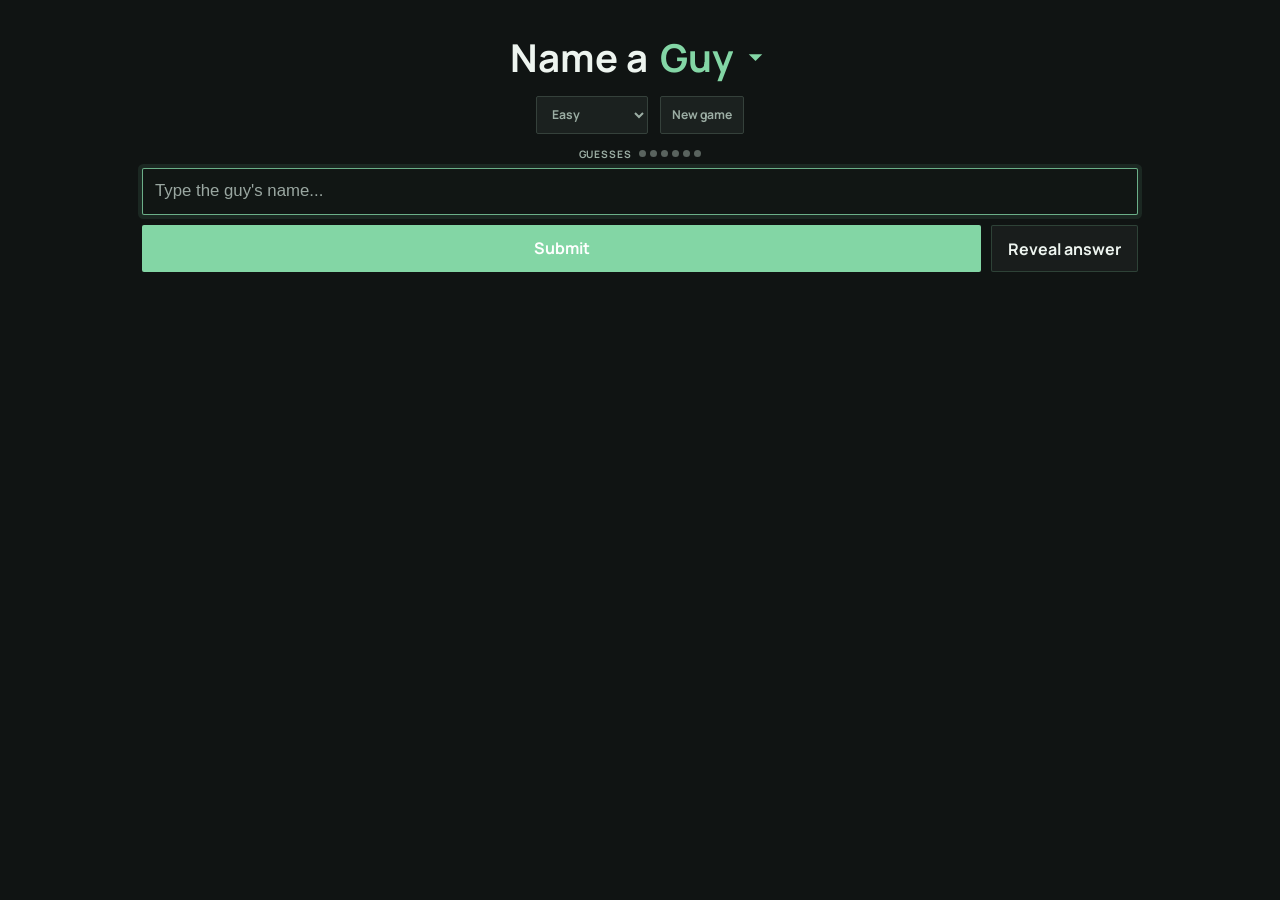
==== commit 7f6d3200: "more UI tweaks" ====
--- a/index.html
+++ b/index.html
@@ -86,8 +86,6 @@
           </section>
         </form>
 
-        <p id="feedback" class="feedback" aria-live="polite">Make your guess.</p>
-
         <section id="result" class="result" aria-live="polite">
         </section>
         </main>
--- a/style.css
+++ b/style.css
@@ -257,12 +257,17 @@
 }
 
 .clues-panel .shared-tags-block .tag-list {
-  gap: 5px;
+  gap: 4px;
 }
 
 .clues-panel .shared-tags-block .tag {
-  padding: 0.3rem 0.55rem;
+  padding: 0.24rem 0.45rem;
+  border: 1px solid rgba(var(--primary-rgb), 0.3);
+  border-radius: 2px;
+  background: rgba(var(--primary-rgb), 0.12);
+  color: var(--primary-2);
   font-size: 0.72rem;
+  font-weight: 700;
 }
 
 .clues-panel > .result-label {
@@ -272,7 +277,7 @@
 .clues-panel .hint-list {
   display: flex;
   flex-wrap: wrap;
-  gap: 5px;
+  gap: 4px;
   padding-left: 0;
   font-size: 0.78rem;
   line-height: 1.35;
@@ -280,9 +285,9 @@
 }
 
 .clues-panel .hint-list li {
-  padding: 0.3rem 0.55rem;
+  padding: 0.24rem 0.45rem;
   border: 1px solid rgba(var(--primary-rgb), 0.3);
-  border-radius: 999px;
+  border-radius: 2px;
   background: rgba(var(--primary-rgb), 0.12);
   color: var(--primary-2);
   font-size: 0.72rem;
@@ -344,6 +349,38 @@
 .prompt-label:empty,
 #prompt-text:empty {
   display: none;
+}
+
+.prompt-card.answer-success .guess-progress,
+.prompt-card.answer-failure .guess-progress {
+  display: none;
+}
+
+.prompt-card.answer-success .prompt-header,
+.prompt-card.answer-failure .prompt-header {
+  flex-direction: column;
+  gap: 4px;
+  margin-bottom: 0;
+  text-align: center;
+}
+
+.prompt-card.answer-success .prompt-label,
+.prompt-card.answer-failure .prompt-label {
+  display: block;
+  color: var(--primary-2);
+  font-size: 0.58rem;
+  letter-spacing: 0.12em;
+}
+
+.prompt-card.answer-success,
+.prompt-card.answer-failure {
+  padding: 12px;
+}
+
+.prompt-card.answer-success #prompt-text,
+.prompt-card.answer-failure #prompt-text {
+  width: 100%;
+  text-align: center;
 }
 
 .guess-progress {
@@ -522,28 +559,6 @@
   outline: none;
 }
 
-.feedback {
-  margin: 18px 0 0;
-  min-height: 1.5em;
-  font-weight: 600;
-}
-
-.feedback.info {
-  color: var(--muted);
-}
-
-.feedback.success {
-  color: var(--success);
-}
-
-.feedback.error {
-  color: var(--danger);
-}
-
-.feedback.reveal {
-  color: var(--warning);
-}
-
 .result {
   display: none;
   margin-top: 24px;
@@ -848,8 +863,8 @@
   }
 
   .clues-panel .shared-tags-block .tag {
-    padding: 0.2rem 0.4rem;
-    font-size: 0.64rem;
+    padding: 0.22rem 0.4rem;
+    font-size: 0.65rem;
   }
 
   .answer-form {
@@ -896,11 +911,6 @@
     white-space: nowrap;
   }
 
-  .feedback {
-    margin-top: 8px;
-    font-size: 0.82rem;
-  }
-
   .button-row {
     display: grid;
     grid-template-columns: 1fr;
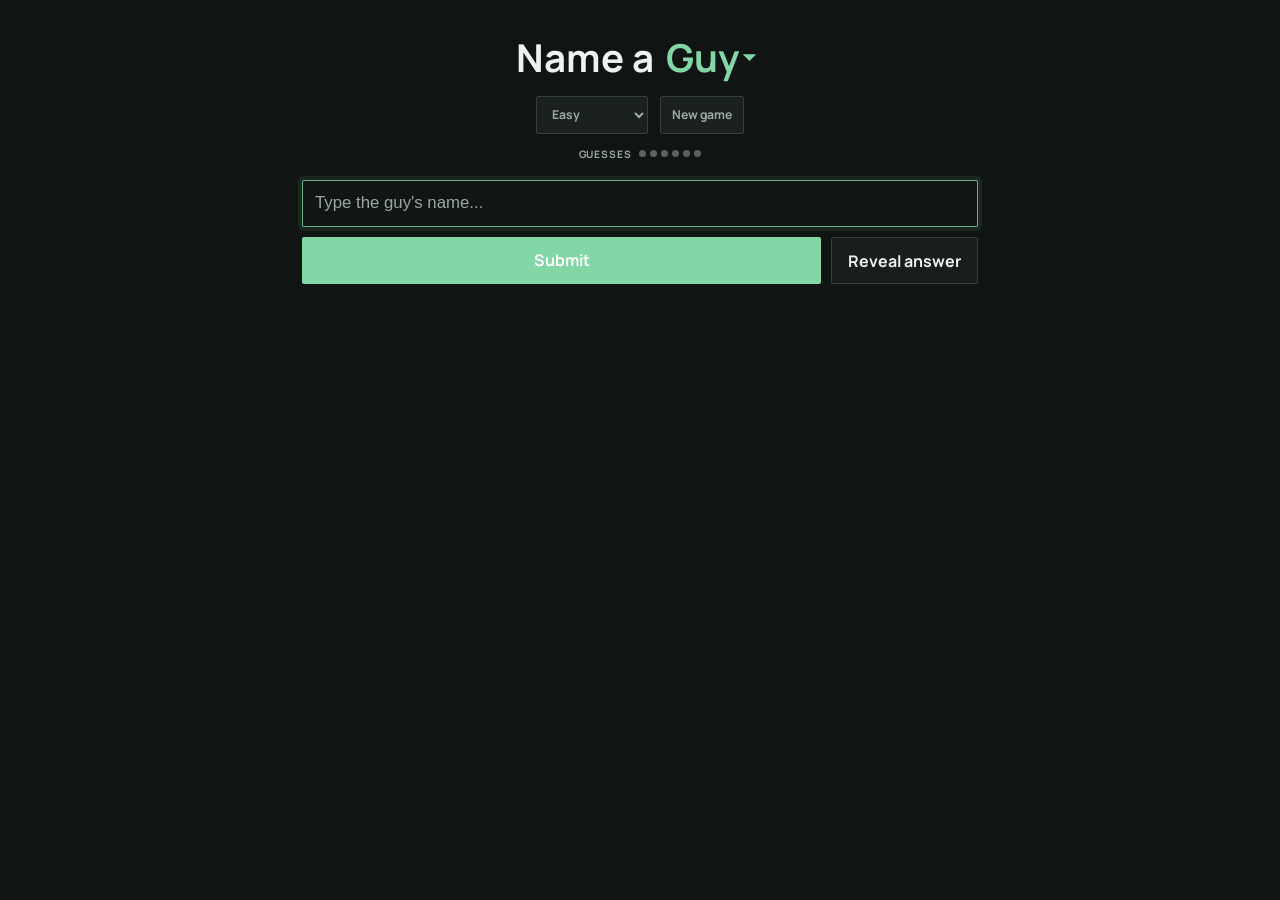
==== commit 87973385: "added some gals" ====
--- a/index.html
+++ b/index.html
@@ -3,7 +3,7 @@
   <head>
     <meta charset="UTF-8" />
     <meta name="viewport" content="width=device-width, initial-scale=1.0" />
-    <title>NameAGuy</title>
+    <title>Name a Guy</title>
     <link rel="preconnect" href="https://fonts.googleapis.com" />
     <link rel="preconnect" href="https://fonts.gstatic.com" crossorigin />
     <link href="https://fonts.googleapis.com/css2?family=Manrope:wght@400;500;600;700;800&display=swap" rel="stylesheet" />
--- a/style.css
+++ b/style.css
@@ -51,7 +51,7 @@
   gap: 20px;
 }
 .page-shell {
-  width: min(1040px, 100%);
+  width: min(720px, 100%);
   margin: 0 auto;
 }
 
@@ -170,7 +170,7 @@
   background: transparent var(--mode-arrow) no-repeat right 0.05rem center / 0.7em;
   border: 0;
   border-radius: 0;
-  padding: 0.1em 0.95em 0.1em 0.1em;
+  padding: 0.1em 0.65em 0.1em 0.1em;
   cursor: pointer;
   color-scheme: dark;
 }
@@ -231,6 +231,12 @@
   margin-bottom: 6px;
 }
 
+@media (min-width: 621px) {
+  .prompt-card {
+    padding-bottom: 12px;
+  }
+}
+
 .clues-panel {
   display: none;
   margin: -8px 0 18px;
@@ -250,10 +256,9 @@
 
 .clues-panel .shared-tags-block {
   display: grid;
-  gap: 6px;
-  margin-top: 8px;
-  padding-top: 10px;
-  border-top: 1px solid rgba(var(--primary-rgb), 0.2);
+  gap: 5px;
+  margin-top: 0;
+  padding-top: 0;
 }
 
 .clues-panel .shared-tags-block .tag-list {
@@ -853,9 +858,9 @@
   }
 
   .clues-panel .shared-tags-block {
-    gap: 4px;
-    margin-top: 4px;
-    padding-top: 6px;
+    gap: 3px;
+    margin-top: 0;
+    padding-top: 0;
   }
 
   .clues-panel .shared-tags-block .tag-list {
